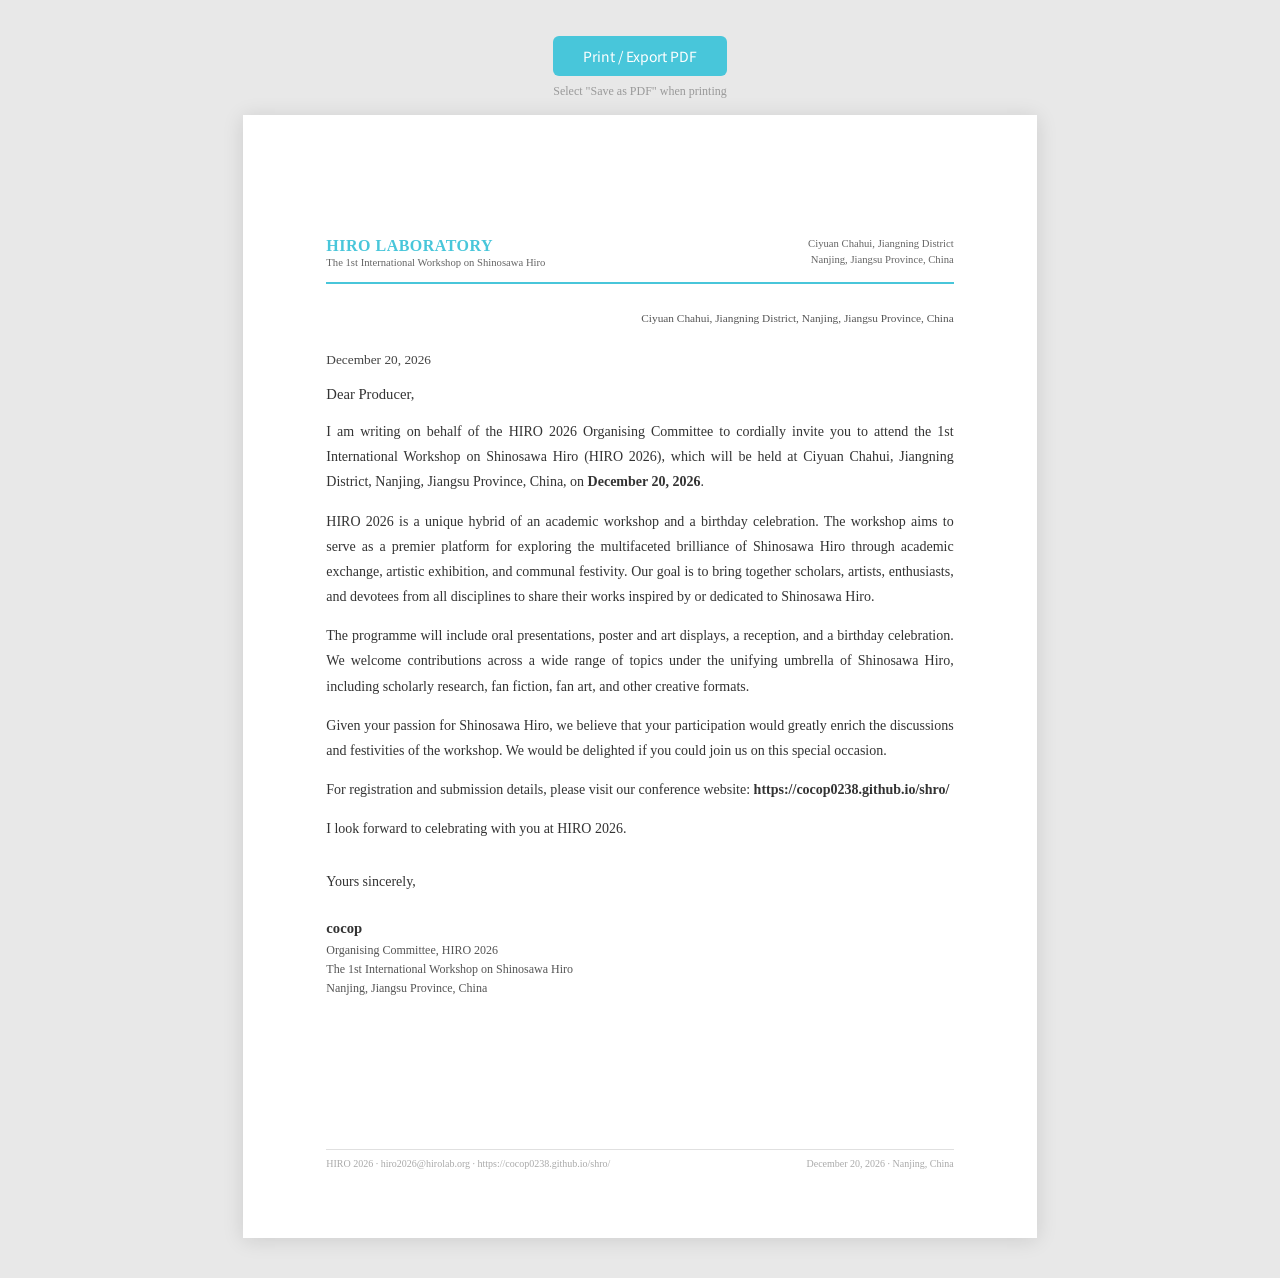
==== invitation.html @ 28fef902 "HIRO 2026: add submission guide, invitation letter, submission_guide.md, i18n refinements" ====
<!DOCTYPE html>
<html lang="en">
<head>
<meta charset="utf-8">
<meta name="viewport" content="width=device-width, initial-scale=1">
<title>HIRO 2026 — Invitation Letter</title>
<style>
  @import url('https://fonts.googleapis.com/css2?family=LXGW+WenKai&family=Noto+Sans+SC:wght@400;500;700&display=swap');
  @page { size: A4; margin: 0; }
  * { margin: 0; padding: 0; box-sizing: border-box; }
  body { font-family: 'Georgia', 'Times New Roman', 'Noto Sans SC', serif; color: #333; }

  .page {
    width: 210mm; min-height: 297mm;
    margin: 0 auto;
    padding: 32mm 22mm 22mm 22mm;
    position: relative;
    background: #fff;
  }

  .letterhead {
    border-bottom: 2px solid #48C6DA;
    padding-bottom: 14px;
    margin-bottom: 28px;
    display: flex;
    justify-content: space-between;
    align-items: flex-end;
  }
  .letterhead-left .org { font-size: 12pt; font-weight: 700; color: #48C6DA; letter-spacing: 0.5px; }
  .letterhead-left .sub { font-size: 8pt; color: #666; margin-top: 2px; }
  .letterhead-right { text-align: right; font-size: 8pt; color: #666; line-height: 1.5; }

  .addr-cn { text-align: right; font-size: 8.5pt; color: #555; margin-bottom: 28px; }
  .date-line { font-size: 10pt; margin-bottom: 18px; color: #444; }
  .salutation { font-size: 11pt; margin-bottom: 16px; }

  .body-text { font-size: 10.5pt; line-height: 1.8; text-align: justify; }
  .body-text p { margin-bottom: 14px; }

  .closing { margin-top: 32px; }
  .closing .sincerely { font-size: 10.5pt; margin-bottom: 30px; }
  .closing .sign-name { font-size: 11pt; font-weight: 700; }
  .closing .sign-title { font-size: 9pt; color: #555; line-height: 1.6; margin-top: 4px; }

  .footer-bar {
    position: absolute; bottom: 18mm; left: 22mm; right: 22mm;
    border-top: 1px solid #e0e0e0;
    padding-top: 8px;
    font-size: 7.5pt; color: #aaa;
    display: flex; justify-content: space-between;
  }

  @media print { body { background: #fff; } .page { box-shadow: none; } .no-print { display: none; } }
  @media screen { body { background: #e8e8e8; padding: 20px; } .page { box-shadow: 0 2px 20px rgba(0,0,0,0.12); margin-bottom: 20px; } }

  .no-print { text-align: center; margin: 16px 0; }
  .no-print button {
    background: #48C6DA; color: #fff; border: none;
    padding: 10px 30px; font-size: 14px; border-radius: 6px; cursor: pointer;
    font-family: 'Noto Sans SC', sans-serif;
  }
  .no-print button:hover { background: #2E9BB0; }
</style>
</head>
<body>

<div class="no-print">
  <button onclick="window.print()">Print / Export PDF</button>
  <p style="color:#999;font-size:12px;margin-top:8px;">Select "Save as PDF" when printing</p>
</div>

<div class="page">
  <div class="letterhead">
    <div class="letterhead-left">
      <div class="org">HIRO LABORATORY</div>
      <div class="sub">The 1st International Workshop on Shinosawa Hiro</div>
    </div>
    <div class="letterhead-right">
      Ciyuan Chahui, Jiangning District<br>
      Nanjing, Jiangsu Province, China
    </div>
  </div>

  <div class="addr-cn">Ciyuan Chahui, Jiangning District, Nanjing, Jiangsu Province, China</div>

  <div class="date-line">December 20, 2026</div>

  <div class="salutation">Dear Producer,</div>

  <div class="body-text">
    <p>
      I am writing on behalf of the HIRO 2026 Organising Committee to cordially invite you to attend
      the 1st International Workshop on Shinosawa Hiro (HIRO 2026),
      which will be held at Ciyuan Chahui, Jiangning District, Nanjing, Jiangsu Province, China,
      on <strong>December 20, 2026</strong>.
    </p>

    <p>
      HIRO 2026 is a unique hybrid of an academic workshop and a birthday celebration.
      The workshop aims to serve as a premier platform for exploring the multifaceted brilliance
      of Shinosawa Hiro through academic exchange, artistic exhibition, and communal festivity.
      Our goal is to bring together scholars, artists, enthusiasts, and devotees from all disciplines
      to share their works inspired by or dedicated to Shinosawa Hiro.
    </p>

    <p>
      The programme will include oral presentations, poster and art displays, a reception,
      and a birthday celebration. We welcome contributions across a wide range of topics
      under the unifying umbrella of Shinosawa Hiro,
      including scholarly research, fan fiction, fan art, and other creative formats.
    </p>

    <p>
      Given your passion for Shinosawa Hiro, we believe that your participation would greatly enrich
      the discussions and festivities of the workshop. We would be delighted if you could join us
      on this special occasion.
    </p>

    <p>
      For registration and submission details, please visit our conference website:
      <strong>https://cocop0238.github.io/shro/</strong>
    </p>

    <p>
      I look forward to celebrating with you at HIRO 2026.
    </p>
  </div>

  <div class="closing">
    <div class="sincerely">Yours sincerely,</div>
    <div class="sign-name">cocop</div>
    <div class="sign-title">
      Organising Committee, HIRO 2026<br>
      The 1st International Workshop on Shinosawa Hiro<br>
      Nanjing, Jiangsu Province, China
    </div>
  </div>

  <div class="footer-bar">
    <span>HIRO 2026 &middot; hiro2026@hirolab.org &middot; https://cocop0238.github.io/shro/</span>
    <span>December 20, 2026 &middot; Nanjing, China</span>
  </div>
</div>

</body>
</html>
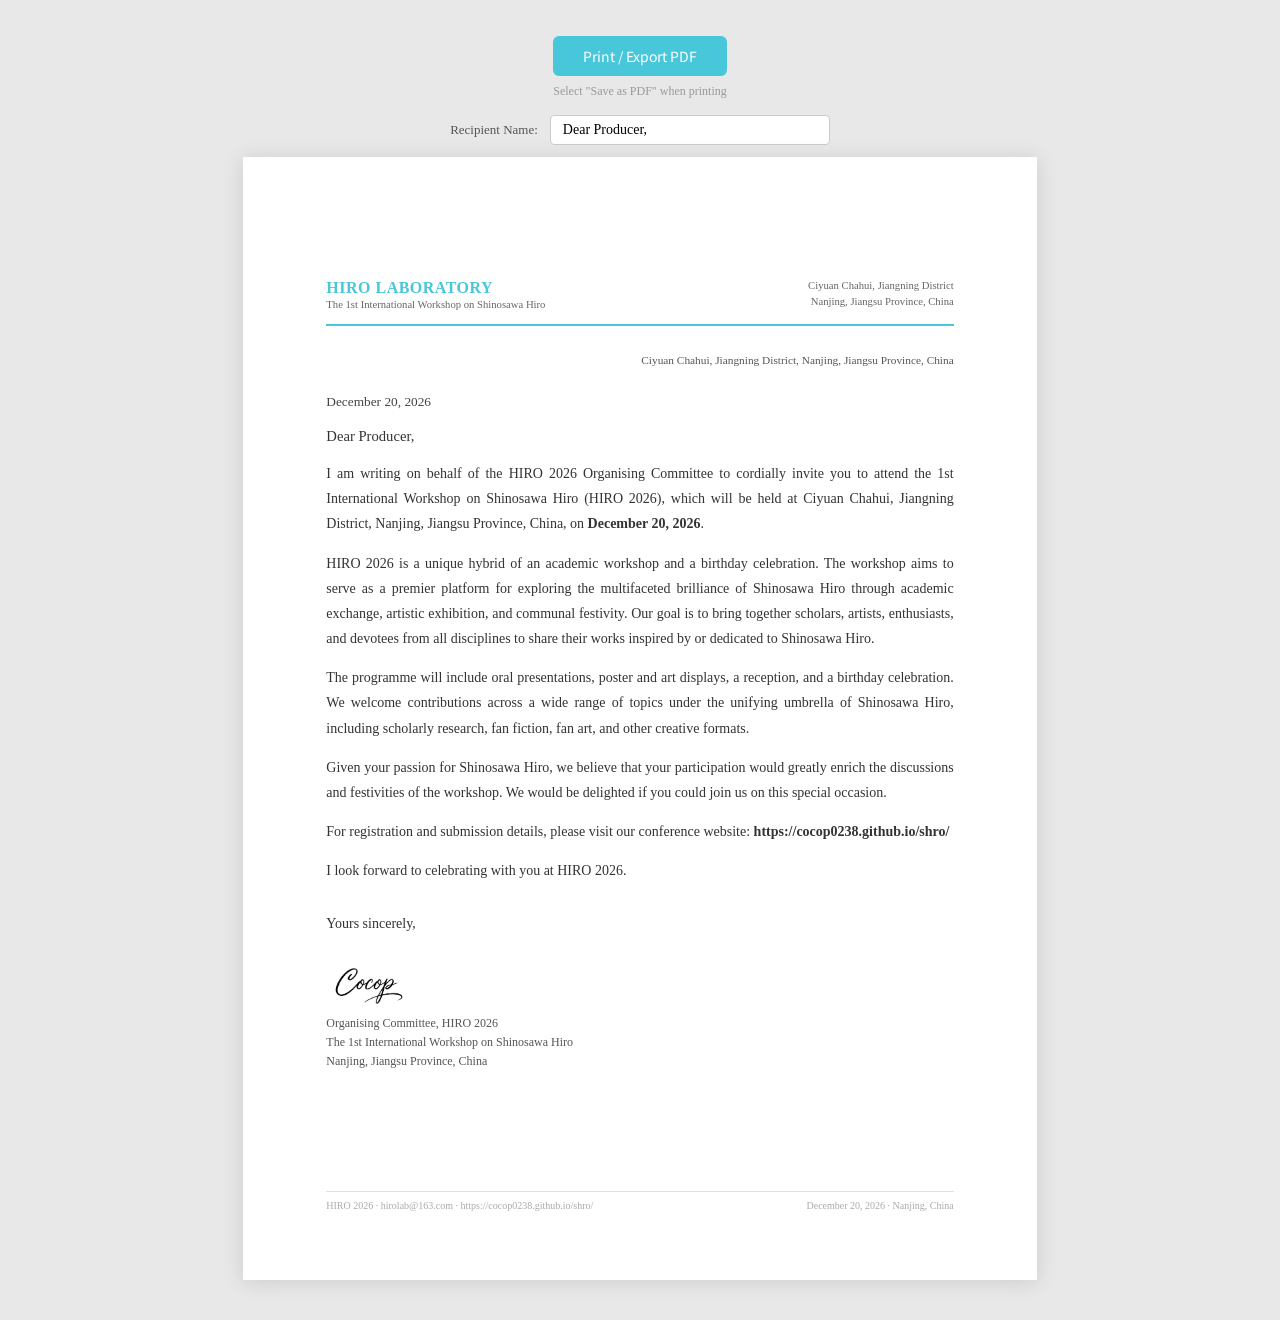
==== commit 35fbd797: "Restore submission email to hirolab_hiro2026@163.com in guideP1, keep contact email as hirolab@163.c" ====
--- a/invitation.html
+++ b/invitation.html
@@ -69,6 +69,13 @@
   <p style="color:#999;font-size:12px;margin-top:8px;">Select "Save as PDF" when printing</p>
 </div>
 
+<div class="no-print" style="margin-bottom:12px;">
+  <label style="font-size:13px;color:#555;margin-right:8px;">Recipient Name:</label>
+  <input id="recipient" type="text" value="Dear Producer," 
+    style="padding:6px 12px;font-size:14px;border:1px solid #ccc;border-radius:4px;width:280px;font-family:Georgia,serif;"
+    oninput="updateRecipient()">
+</div>
+
 <div class="page">
   <div class="letterhead">
     <div class="letterhead-left">
@@ -85,7 +92,7 @@
 
   <div class="date-line">December 20, 2026</div>
 
-  <div class="salutation">Dear Producer,</div>
+  <div class="salutation"><span id="salutation-text">Dear Producer,</span></div>
 
   <div class="body-text">
     <p>
@@ -128,7 +135,7 @@
 
   <div class="closing">
     <div class="sincerely">Yours sincerely,</div>
-    <div class="sign-name">cocop</div>
+    <div class="sign-name"><img src="assets/sign.png" alt="cocop" style="height:48px;width:auto;vertical-align:middle;"></div>
     <div class="sign-title">
       Organising Committee, HIRO 2026<br>
       The 1st International Workshop on Shinosawa Hiro<br>
@@ -137,10 +144,16 @@
   </div>
 
   <div class="footer-bar">
-    <span>HIRO 2026 &middot; hiro2026@hirolab.org &middot; https://cocop0238.github.io/shro/</span>
+    <span>HIRO 2026 &middot; hirolab@163.com &middot; https://cocop0238.github.io/shro/</span>
     <span>December 20, 2026 &middot; Nanjing, China</span>
   </div>
 </div>
 
+<script>
+function updateRecipient() {
+  const name = document.getElementById('recipient').value;
+  document.getElementById('salutation-text').textContent = name || 'Dear Producer,';
+}
+</script>
 </body>
 </html>
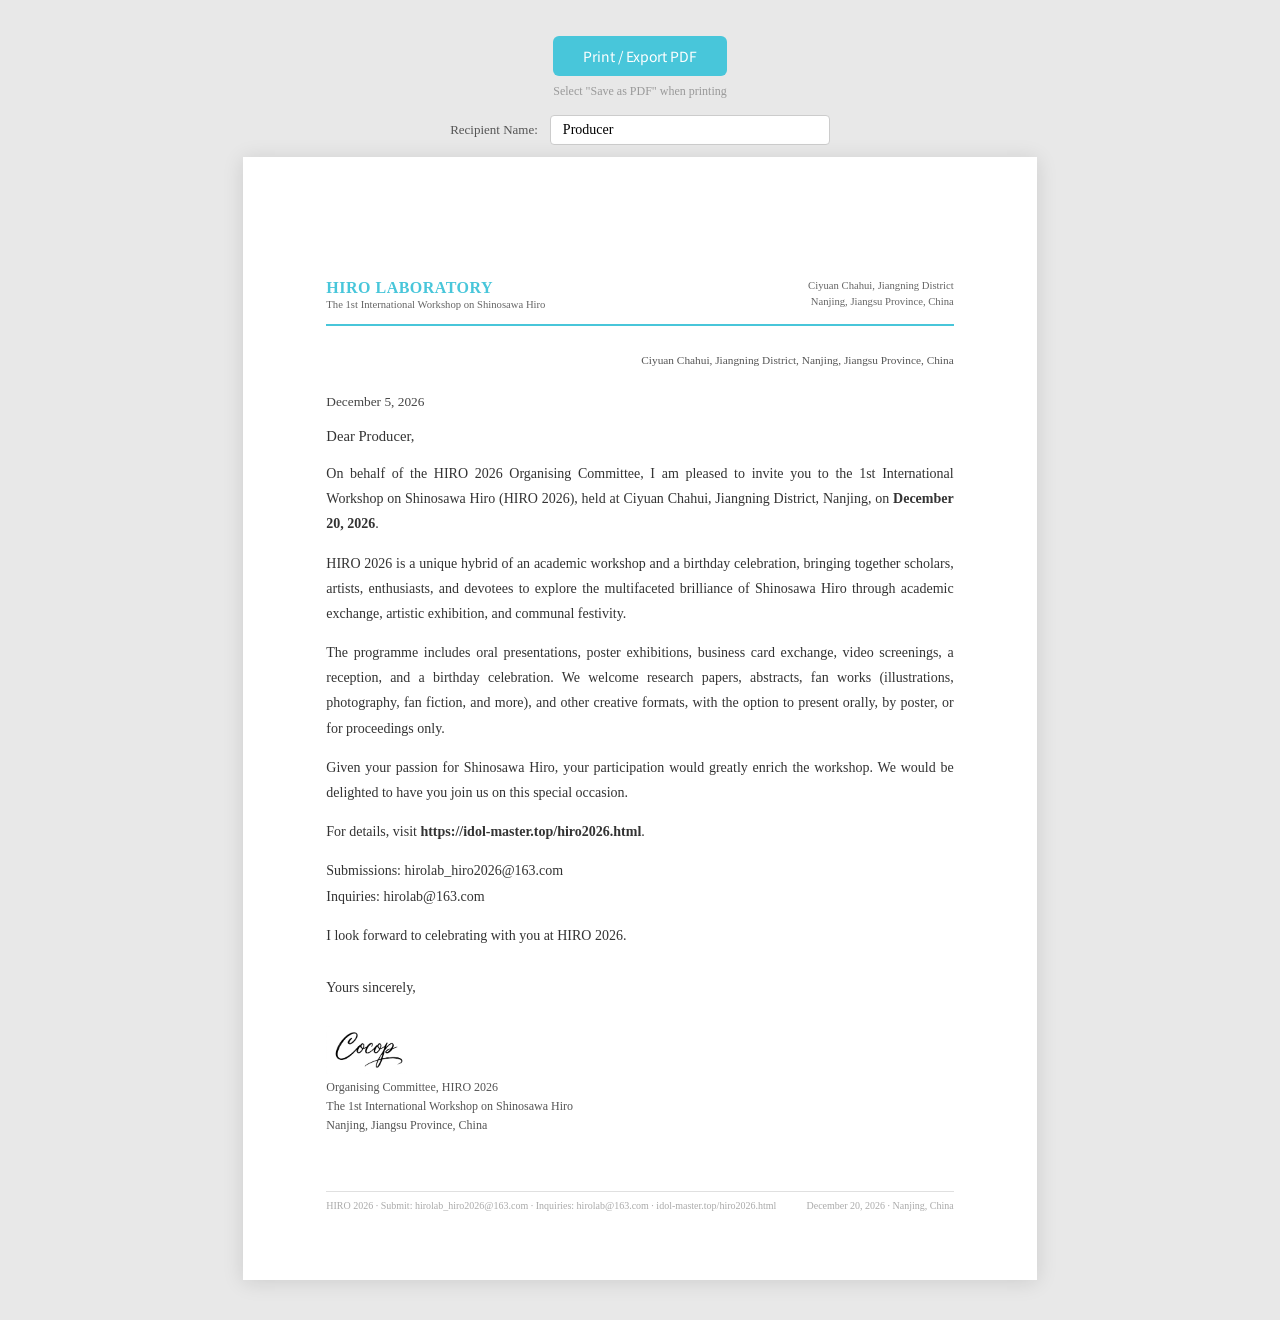
==== commit 94093247: "Add invitation letter with dynamic date, update header with main site link" ====
--- a/invitation.html
+++ b/invitation.html
@@ -71,7 +71,7 @@
 
 <div class="no-print" style="margin-bottom:12px;">
   <label style="font-size:13px;color:#555;margin-right:8px;">Recipient Name:</label>
-  <input id="recipient" type="text" value="Dear Producer," 
+  <input id="recipient" type="text" value="Producer" 
     style="padding:6px 12px;font-size:14px;border:1px solid #ccc;border-radius:4px;width:280px;font-family:Georgia,serif;"
     oninput="updateRecipient()">
 </div>
@@ -90,42 +90,42 @@
 
   <div class="addr-cn">Ciyuan Chahui, Jiangning District, Nanjing, Jiangsu Province, China</div>
 
-  <div class="date-line">December 20, 2026</div>
+  <div class="date-line" id="date-line"></div>
 
   <div class="salutation"><span id="salutation-text">Dear Producer,</span></div>
 
   <div class="body-text">
     <p>
-      I am writing on behalf of the HIRO 2026 Organising Committee to cordially invite you to attend
+      On behalf of the HIRO 2026 Organising Committee, I am pleased to invite you to
       the 1st International Workshop on Shinosawa Hiro (HIRO 2026),
-      which will be held at Ciyuan Chahui, Jiangning District, Nanjing, Jiangsu Province, China,
-      on <strong>December 20, 2026</strong>.
+      held at Ciyuan Chahui, Jiangning District, Nanjing, on <strong>December 20, 2026</strong>.
     </p>
 
     <p>
-      HIRO 2026 is a unique hybrid of an academic workshop and a birthday celebration.
-      The workshop aims to serve as a premier platform for exploring the multifaceted brilliance
-      of Shinosawa Hiro through academic exchange, artistic exhibition, and communal festivity.
-      Our goal is to bring together scholars, artists, enthusiasts, and devotees from all disciplines
-      to share their works inspired by or dedicated to Shinosawa Hiro.
+      HIRO 2026 is a unique hybrid of an academic workshop and a birthday celebration,
+      bringing together scholars, artists, enthusiasts, and devotees to explore the
+      multifaceted brilliance of Shinosawa Hiro through academic exchange, artistic exhibition, and communal festivity.
     </p>
 
     <p>
-      The programme will include oral presentations, poster and art displays, a reception,
-      and a birthday celebration. We welcome contributions across a wide range of topics
-      under the unifying umbrella of Shinosawa Hiro,
-      including scholarly research, fan fiction, fan art, and other creative formats.
+      The programme includes oral presentations, poster exhibitions, business card exchange,
+      video screenings, a reception, and a birthday celebration. We welcome research papers,
+      abstracts, fan works (illustrations, photography, fan fiction, and more), and other creative formats,
+      with the option to present orally, by poster, or for proceedings only.
     </p>
 
     <p>
-      Given your passion for Shinosawa Hiro, we believe that your participation would greatly enrich
-      the discussions and festivities of the workshop. We would be delighted if you could join us
-      on this special occasion.
+      Given your passion for Shinosawa Hiro, your participation would greatly enrich
+      the workshop. We would be delighted to have you join us on this special occasion.
     </p>
 
     <p>
-      For registration and submission details, please visit our conference website:
-      <strong>https://cocop0238.github.io/shro/</strong>
+      For details, visit <strong>https://idol-master.top/hiro2026.html</strong>.
+    </p>
+
+    <p>
+      Submissions: hirolab_hiro2026@163.com<br>
+      Inquiries: hirolab@163.com
     </p>
 
     <p>
@@ -144,15 +144,20 @@
   </div>
 
   <div class="footer-bar">
-    <span>HIRO 2026 &middot; hirolab@163.com &middot; https://cocop0238.github.io/shro/</span>
+    <span>HIRO 2026 &middot; Submit: hirolab_hiro2026@163.com &middot; Inquiries: hirolab@163.com &middot; idol-master.top/hiro2026.html</span>
     <span>December 20, 2026 &middot; Nanjing, China</span>
   </div>
 </div>
 
 <script>
+(function() {
+  var d = new Date();
+  var months = ["January","February","March","April","May","June","July","August","September","October","November","December"];
+  document.getElementById("date-line").textContent = months[d.getMonth()] + " " + d.getDate() + ", " + d.getFullYear();
+})();
 function updateRecipient() {
-  const name = document.getElementById('recipient').value;
-  document.getElementById('salutation-text').textContent = name || 'Dear Producer,';
+  const name = document.getElementById('recipient').value.trim();
+  document.getElementById('salutation-text').textContent = name ? 'Dear ' + name + ',' : 'Dear Producer,';
 }
 </script>
 </body>
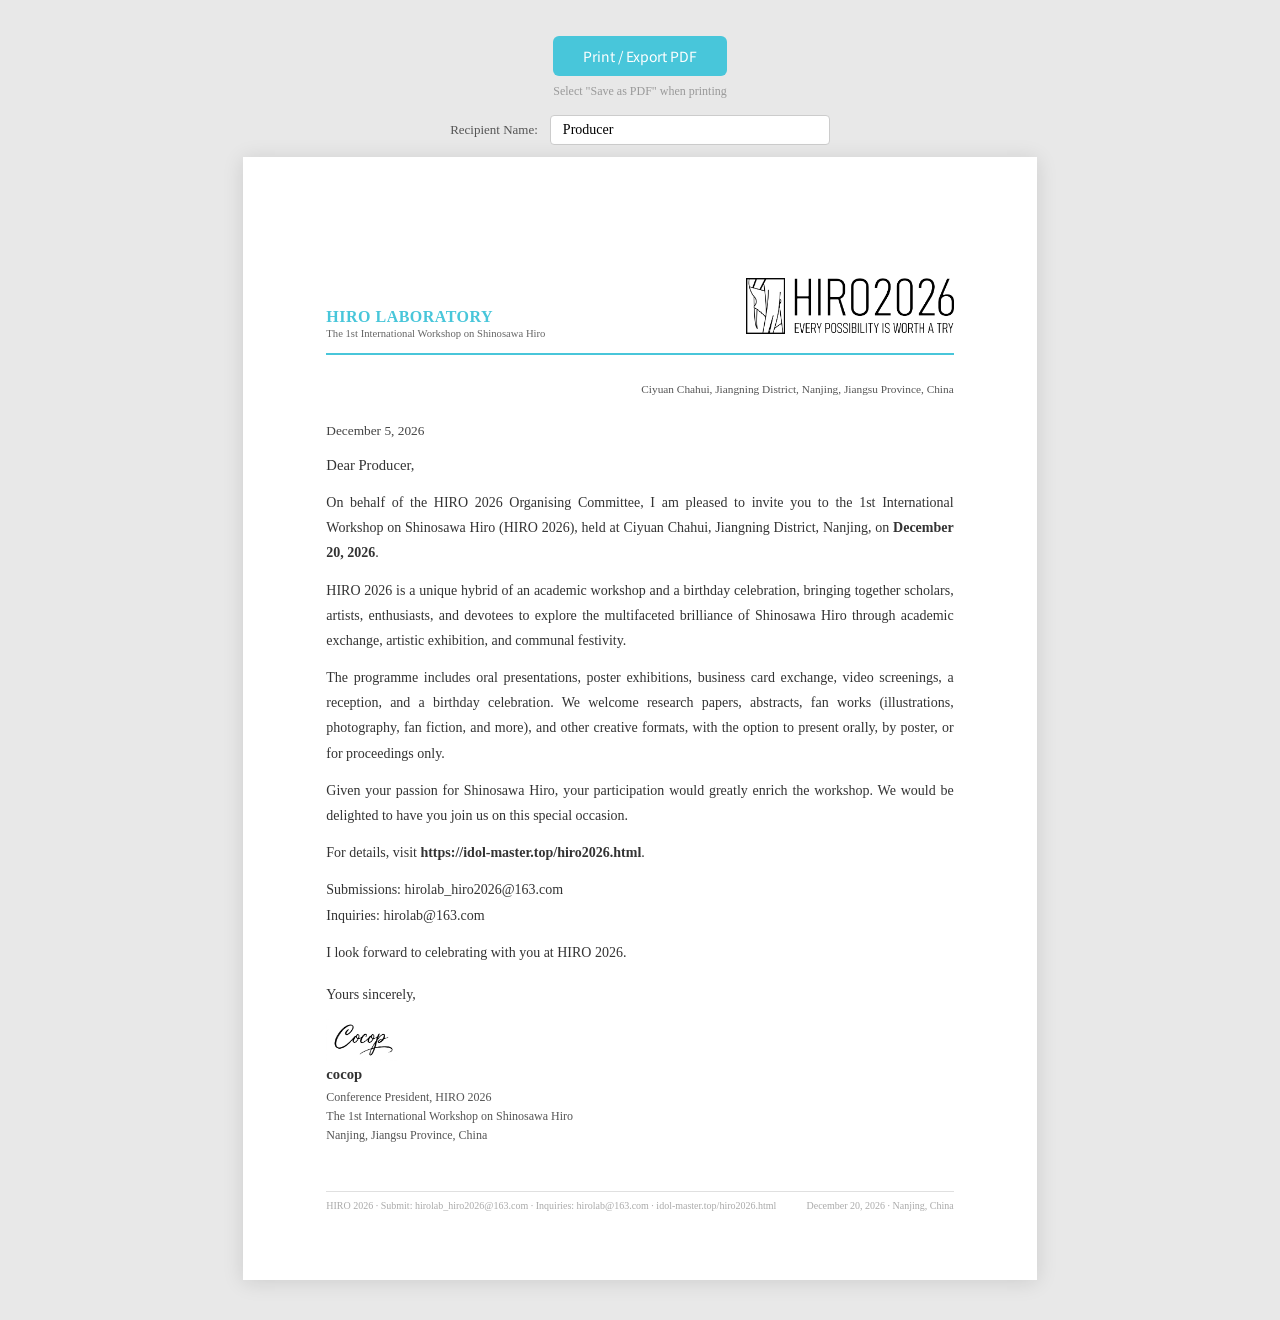
==== commit 9b32f080: "Redesign pages: light theme with dark starfield hero + 广研 branding - index.html: light content theme" ====
--- a/invitation.html
+++ b/invitation.html
@@ -35,11 +35,11 @@
   .salutation { font-size: 11pt; margin-bottom: 16px; }
 
   .body-text { font-size: 10.5pt; line-height: 1.8; text-align: justify; }
-  .body-text p { margin-bottom: 14px; }
+  .body-text p { margin-bottom: 12px; }
 
-  .closing { margin-top: 32px; }
-  .closing .sincerely { font-size: 10.5pt; margin-bottom: 30px; }
-  .closing .sign-name { font-size: 11pt; font-weight: 700; }
+  .closing { margin-top: 22px; }
+  .closing .sincerely { font-size: 10.5pt; margin-bottom: 16px; }
+  .closing .sign-name { font-size: 11pt; font-weight: 700; line-height: 1.3; }
   .closing .sign-title { font-size: 9pt; color: #555; line-height: 1.6; margin-top: 4px; }
 
   .footer-bar {
@@ -83,8 +83,7 @@
       <div class="sub">The 1st International Workshop on Shinosawa Hiro</div>
     </div>
     <div class="letterhead-right">
-      Ciyuan Chahui, Jiangning District<br>
-      Nanjing, Jiangsu Province, China
+      <img src="assets/广研logo_黑1.png" alt="Hiro Laboratory" style="height:56px;width:auto;">
     </div>
   </div>
 
@@ -135,9 +134,10 @@
 
   <div class="closing">
     <div class="sincerely">Yours sincerely,</div>
-    <div class="sign-name"><img src="assets/sign.png" alt="cocop" style="height:48px;width:auto;vertical-align:middle;"></div>
+    <div class="sign-name"><img src="assets/sign.png" alt="cocop" style="height:42px;width:auto;vertical-align:middle;"></div>
+    <div class="sign-name" style="margin-top:4px;">cocop</div>
     <div class="sign-title">
-      Organising Committee, HIRO 2026<br>
+      Conference President, HIRO 2026<br>
       The 1st International Workshop on Shinosawa Hiro<br>
       Nanjing, Jiangsu Province, China
     </div>
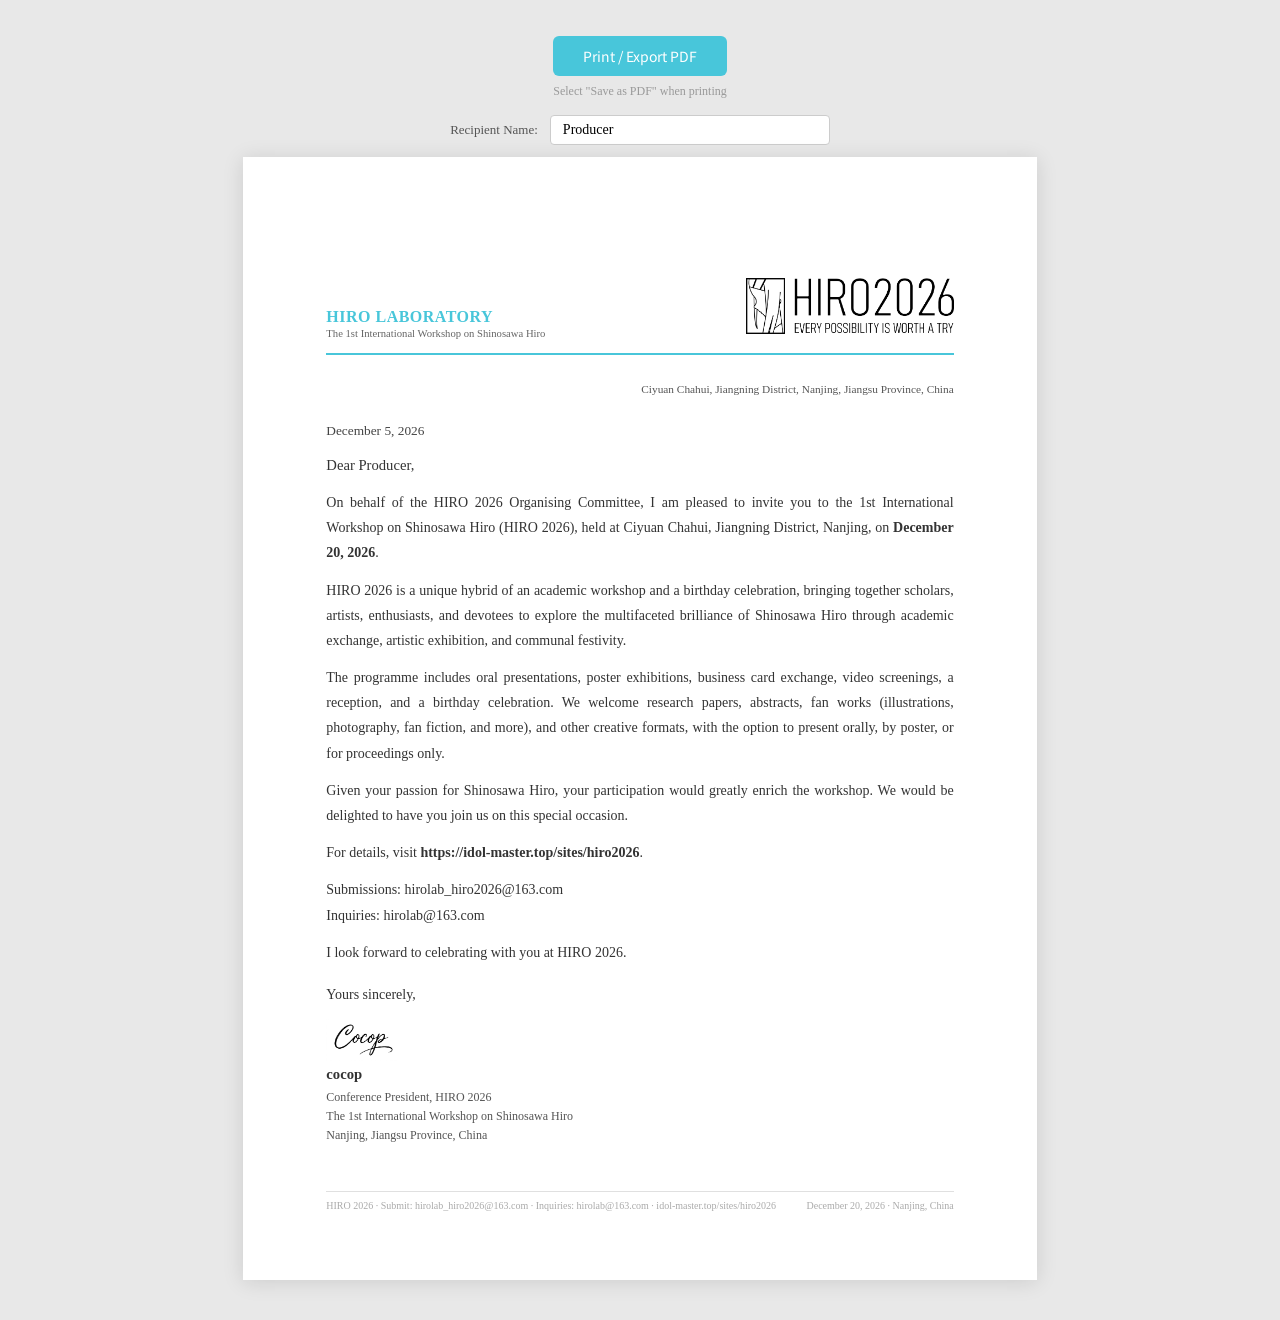
==== commit b30afc8f: "Update site URL to /sites/hiro2026; untrack reading room page - Change conference website link from " ====
--- a/invitation.html
+++ b/invitation.html
@@ -119,7 +119,7 @@
     </p>
 
     <p>
-      For details, visit <strong>https://idol-master.top/hiro2026.html</strong>.
+      For details, visit <strong>https://idol-master.top/sites/hiro2026</strong>.
     </p>
 
     <p>
@@ -144,7 +144,7 @@
   </div>
 
   <div class="footer-bar">
-    <span>HIRO 2026 &middot; Submit: hirolab_hiro2026@163.com &middot; Inquiries: hirolab@163.com &middot; idol-master.top/hiro2026.html</span>
+    <span>HIRO 2026 &middot; Submit: hirolab_hiro2026@163.com &middot; Inquiries: hirolab@163.com &middot; idol-master.top/sites/hiro2026</span>
     <span>December 20, 2026 &middot; Nanjing, China</span>
   </div>
 </div>
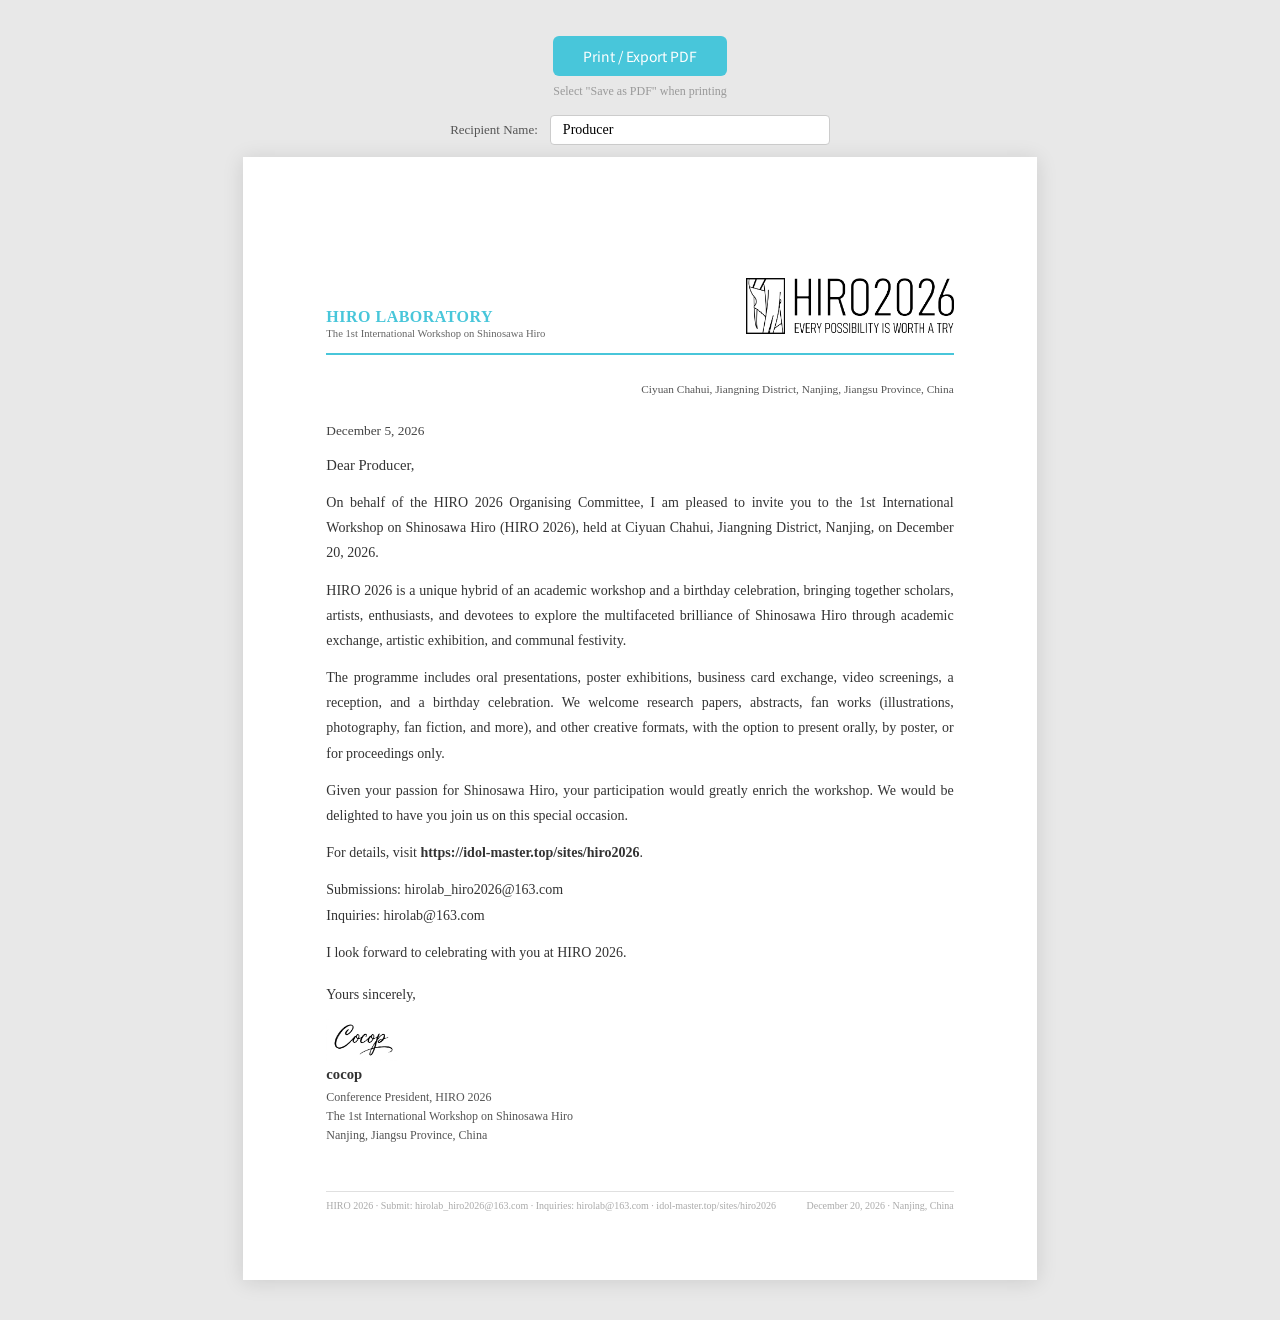
==== commit cbf8fa1a: "update_deadline" ====
--- a/invitation.html
+++ b/invitation.html
@@ -97,7 +97,7 @@
     <p>
       On behalf of the HIRO 2026 Organising Committee, I am pleased to invite you to
       the 1st International Workshop on Shinosawa Hiro (HIRO 2026),
-      held at Ciyuan Chahui, Jiangning District, Nanjing, on <strong>December 20, 2026</strong>.
+       held at Ciyuan Chahui, Jiangning District, Nanjing, on December 20, 2026.
     </p>
 
     <p>
